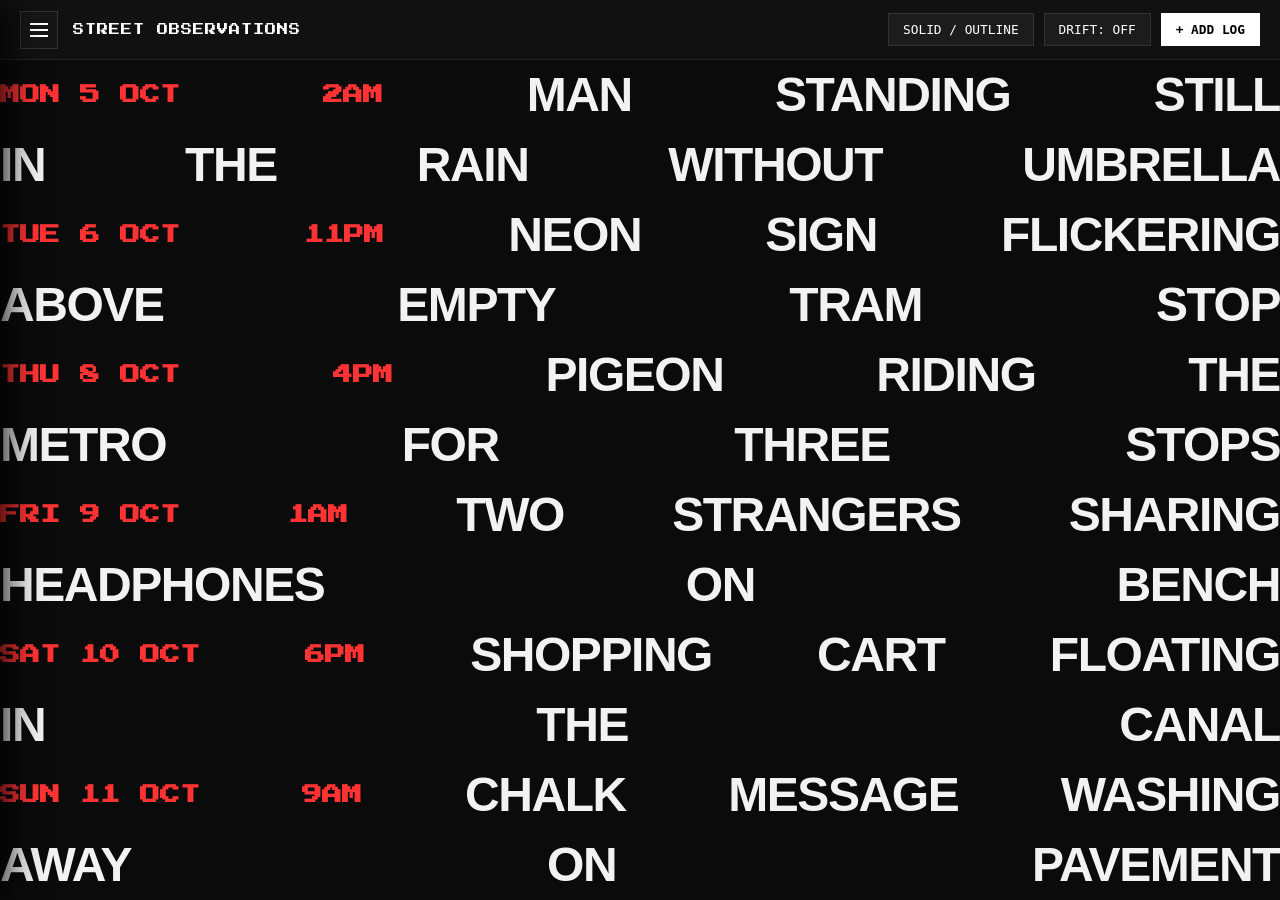
==== index.html @ 7d304af7 "Add a dedicated mobile layout for typography log and gallery" ====
<!DOCTYPE html>
<html lang="en">
<head>
  <meta charset="UTF-8">
  <meta name="viewport" content="width=device-width, initial-scale=1.0">
  <meta http-equiv="Cache-Control" content="no-cache, no-store, must-revalidate">
  <meta http-equiv="Pragma" content="no-cache">
  <meta http-equiv="Expires" content="0">

  <title>Street Observations - Typography Log</title>
  
  <link rel="preconnect" href="https://fonts.googleapis.com">
  <link rel="preconnect" href="https://fonts.gstatic.com" crossorigin>
  <link href="https://fonts.googleapis.com/css2?family=Press+Start+2P&display=swap" rel="stylesheet">
  <link rel="stylesheet" href="style.css">
  <link rel="stylesheet" href="mobile.css">
</head>
<body class="page-typography">

  <!-- Drawer Overlay -->
  <div class="drawer-overlay" id="drawer-overlay"></div>

  <!-- Navigation Drawer (Identiek op elke pagina) -->
  <nav class="nav-drawer" id="nav-drawer">
    <button class="drawer-close" id="close-drawer" aria-label="Close Menu">&times;</button>
    <div class="drawer-title">NAVIGATION</div>
    <ul class="drawer-links">
      <li><a href="index.html" class="active">Typography Log</a></li>
      <li><a href="photos.html">Photo Gallery</a></li>
      <li><a href="#" id="open-github-settings">GitHub Sync Setup</a></li>
    </ul>
  </nav>

  <!-- Top Control Bar -->
  <header class="control-panel">
    <div class="panel-left">
      <button class="btn btn-icon" id="menu-toggle" aria-label="Open Menu">
        <span class="hamburger-bar"></span>
        <span class="hamburger-bar"></span>
        <span class="hamburger-bar"></span>
      </button>
      <span class="panel-brand">STREET OBSERVATIONS</span>
    </div>
    <div class="panel-actions">
      <button class="btn" id="toggle-style">SOLID / OUTLINE</button>
      <button class="btn" id="toggle-drift">DRIFT: OFF</button>
      <button class="btn btn-primary" id="open-add-modal">+ ADD LOG</button>
    </div>
  </header>

  <!-- Edge-to-Edge SVG Typography Container -->
  <main class="typography-container" id="typography-container"></main>

  <!-- Modal: Nieuwe Observatie Toevoegen (Kalender & Klok) -->
  <div class="modal-overlay hidden" id="observation-modal">
    <div class="modal-card">
      <h2>NIEUWE OBSERVATIE TOEVOEGEN</h2>
      <form id="add-log-form">
        <label for="input-day">DATUM (KLIK VOOR KALENDER)</label>
        <input type="date" id="input-day" required>

        <label for="input-time">TIJD (KLIK VOOR KLOK)</label>
        <input type="time" id="input-time" required>

        <label for="input-text">OBSERVATIE TEKST</label>
        <textarea id="input-text" rows="4" required placeholder="BESCHRIJF DE SITUATIE IN HOOFDLETTERS..."></textarea>

        <div class="form-actions">
          <button type="button" class="btn" id="close-modal">ANNULEREN</button>
          <button type="submit" class="btn btn-primary" id="submit-log-btn">PUBLICEREN NAAR GITHUB</button>
        </div>
      </form>
    </div>
  </div>

  <!-- Modal: Observatie Details / Verwijderen -->
  <div class="modal-overlay hidden" id="detail-modal">
    <div class="modal-card">
      <div class="detail-meta" id="detail-meta"></div>
      <p class="detail-text" id="detail-text"></p>
      <div class="form-actions">
        <button type="button" class="btn btn-danger" id="delete-log-btn">VERWIJDEREN</button>
        <button type="button" class="btn" id="close-detail-modal">SLUITEN</button>
      </div>
    </div>
  </div>

  <!-- Modal: GitHub Sync Instellingen -->
  <div class="modal-overlay hidden" id="github-modal">
    <div class="modal-card">
      <h2>GITHUB PUBLIEKE OPSLAG</h2>
      <p class="detail-text" style="font-size: 0.8rem; color: #aaa; margin-bottom: 10px;">
        Vul dit eenmalig in op jouw toestel zodat nieuwe posts en foto's automatisch op GitHub worden opgeslagen voor alle bezoekers.
      </p>
      <form id="github-settings-form">
        <label for="gh-owner">GITHUB GEBRUIKERSNAAM</label>
        <input type="text" id="gh-owner" required placeholder="bijv. jouw-naam">

        <label for="gh-repo">REPOSITORY NAAM</label>
        <input type="text" id="gh-repo" required placeholder="bijv. street-observations">

        <label for="gh-branch">BRANCH (MEESTAL main)</label>
        <input type="text" id="gh-branch" value="main" required>

        <label for="gh-token">PERSONAL ACCESS TOKEN (CONTENTS: READ & WRITE)</label>
        <input type="password" id="gh-token" required placeholder="github_pat_...">

        <div class="form-actions">
          <button type="button" class="btn" id="close-github-modal">SLUITEN</button>
          <button type="submit" class="btn btn-primary">OPSLAAN</button>
        </div>
      </form>
    </div>
  </div>

  <!-- Modal: Melding / Status -->
  <div class="modal-overlay hidden" id="notice-modal">
    <div class="modal-card">
      <p id="notice-message" class="detail-text"></p>
      <div class="form-actions" style="justify-content: flex-end;">
        <button type="button" class="btn btn-primary" id="close-notice-btn">OK</button>
      </div>
    </div>
  </div>

  <script src="script.js" defer></script>
  <script src="mobile-view.js" defer></script>
</body>
</html>
---- style.css ----
* {
  box-sizing: border-box;
  margin: 0;
  padding: 0;
}

body {
  background-color: #0b0b0b;
  color: #f2f2f2;
  font-family: monospace, sans-serif;
  overflow-x: hidden;
  width: 100vw;
  min-height: 100vh;
}

body.page-typography {
  height: 100vh;
  max-height: 100vh;
  overflow: hidden;
  display: flex;
  flex-direction: column;
}

.control-panel {
  display: flex;
  justify-content: space-between;
  align-items: center;
  height: 60px;
  padding: 0 20px;
  background: #111111;
  border-bottom: 1px solid #222222;
  flex-shrink: 0;
  width: 100%;
  z-index: 100;
}

.panel-left {
  display: flex;
  align-items: center;
  gap: 15px;
}

.panel-brand {
  font-family: 'Press Start 2P', monospace;
  font-size: 0.7rem;
  letter-spacing: 1px;
  color: #ffffff;
}

.panel-actions {
  display: flex;
  align-items: center;
  gap: 10px;
}

.btn {
  background: #1c1c1c;
  color: #ffffff;
  border: 1px solid #333333;
  padding: 8px 14px;
  cursor: pointer;
  font-family: monospace, sans-serif;
  font-size: 0.8rem;
  text-transform: uppercase;
  transition: background 0.2s ease, border-color 0.2s ease;
}

.btn:hover {
  background: #2e2e2e;
  border-color: #555555;
}

.btn-primary {
  background: #ffffff;
  color: #000000;
  font-weight: bold;
  border: 1px solid #ffffff;
}

.btn-primary:hover {
  background: #dddddd;
  border-color: #dddddd;
}

.btn-danger {
  background: #8b0000;
  color: #ffffff;
  border: 1px solid #a30000;
}

.btn-danger:hover {
  background: #b30000;
}

/* Hamburger & Drawer */
.btn-icon {
  background: #161616;
  border: 1px solid #333333;
  display: flex;
  flex-direction: column;
  justify-content: center;
  align-items: center;
  gap: 4px;
  width: 38px;
  height: 38px;
  cursor: pointer;
  padding: 0;
  transition: border-color 0.2s ease, background 0.2s ease;
}

.btn-icon:hover {
  border-color: #ff3333;
  background: #1f1f1f;
}

.hamburger-bar {
  width: 18px;
  height: 2px;
  background-color: #ffffff;
  transition: background-color 0.2s ease;
}

.btn-icon:hover .hamburger-bar {
  background-color: #ff3333;
}

.drawer-overlay {
  position: fixed;
  top: 0;
  left: 0;
  width: 100vw;
  height: 100vh;
  background: rgba(0, 0, 0, 0.7);
  backdrop-filter: blur(4px);
  opacity: 0;
  pointer-events: none;
  transition: opacity 0.3s ease;
  z-index: 999998;
}

.drawer-overlay.open {
  opacity: 1;
  pointer-events: auto;
}

.nav-drawer {
  position: fixed;
  top: 0;
  left: -320px;
  width: 320px;
  height: 100vh;
  background: #0d0d0d;
  border-right: 1px solid #222222;
  box-shadow: 10px 0 30px rgba(0, 0, 0, 0.8);
  transition: left 0.3s cubic-bezier(0.25, 0.8, 0.25, 1);
  z-index: 999999;
  padding: 25px;
}

.nav-drawer.open {
  left: 0;
}

.drawer-close {
  background: none;
  border: none;
  color: #ffffff;
  font-size: 1.8rem;
  line-height: 1;
  cursor: pointer;
  float: right;
}

.drawer-close:hover {
  color: #ff3333;
}

.drawer-title {
  font-family: 'Press Start 2P', monospace;
  font-size: 0.75rem;
  margin-top: 45px;
  margin-bottom: 25px;
  color: #666666;
  letter-spacing: 1px;
}

.drawer-links {
  list-style: none;
}

.drawer-links li {
  margin-bottom: 18px;
}

.drawer-links a {
  color: #cccccc;
  text-decoration: none;
  font-family: 'Press Start 2P', monospace;
  font-size: 0.7rem;
  display: block;
  padding: 6px 0;
  transition: color 0.2s ease, transform 0.2s ease;
}

.drawer-links a.active,
.drawer-links a:hover {
  color: #ff3333;
  transform: translateX(5px);
}

/* Typography Log */
.typography-container {
  flex: 1;
  width: 100vw;
  height: calc(100vh - 60px);
  max-height: calc(100vh - 60px);
  padding: 0;
  margin: 0;
  display: flex;
  flex-direction: column;
  justify-content: space-between;
  overflow: hidden;
}

.log-row {
  display: flex;
  flex-wrap: nowrap;
  justify-content: space-between;
  align-items: center;
  width: 100%;
  padding: 0;
  margin: 0;
  line-height: 1;
  flex: 1 1 0;
  min-height: 0;
}

.log-word {
  font-family: 'Arial Black', Impact, sans-serif;
  font-weight: 900;
  text-transform: uppercase;
  white-space: nowrap;
  cursor: pointer;
  user-select: none;
  letter-spacing: -0.03em;
  transition: color 0.15s ease;
}

.log-word.meta-tag {
  font-family: 'Press Start 2P', monospace;
  color: #ff3333;
  letter-spacing: 0;
}

.log-word:hover {
  color: #ff3333;
}

.typography-container.outline-mode .log-word:not(.meta-tag) {
  color: transparent;
  -webkit-text-stroke: 1.5px #ffffff;
}

.typography-container.outline-mode .log-word:not(.meta-tag):hover {
  color: #ff3333;
  -webkit-text-stroke: 1.5px #ff3333;
}

@keyframes subtleDrift {
  0%, 100% { transform: translateX(0); }
  50% { transform: translateX(8px); }
}

.typography-container.drift-active .log-row:nth-child(odd) {
  animation: subtleDrift 5s ease-in-out infinite;
}

.typography-container.drift-active .log-row:nth-child(even) {
  animation: subtleDrift 6s ease-in-out infinite reverse;
}

/* Gallery */
.gallery-container {
  padding: 0;
  margin: 0;
  width: 100%;
}

.gallery-grid {
  display: grid;
  grid-template-columns: repeat(auto-fill, minmax(320px, 1fr));
  gap: 0;
  padding: 0;
  margin: 0;
  width: 100%;
}

.gallery-item {
  position: relative;
  aspect-ratio: 1 / 1;
  width: 100%;
  overflow: hidden;
  background: #000000;
  cursor: pointer;
}

.gallery-item img {
  position: absolute;
  top: 0;
  left: 0;
  width: 100%;
  height: 100%;
  object-fit: cover;
  display: block;
  transition: transform 0.3s ease;
}

.gallery-item:hover img {
  transform: scale(1.03);
}

/* Modals */
.modal-overlay {
  position: fixed;
  top: 0;
  left: 0;
  width: 100vw;
  height: 100vh;
  background: rgba(0, 0, 0, 0.85);
  backdrop-filter: blur(4px);
  display: flex;
  justify-content: center;
  align-items: center;
  z-index: 99999999;
}

.modal-overlay.hidden {
  display: none !important;
}

.modal-card {
  background: #141414;
  border: 1px solid #333333;
  padding: 25px;
  max-width: 92vw;
  max-height: 90vh;
  width: 500px;
  box-shadow: 0 15px 40px rgba(0, 0, 0, 0.9);
}

.modal-card h2 {
  font-family: 'Press Start 2P', monospace;
  font-size: 0.75rem;
  margin-bottom: 20px;
  color: #ffffff;
  line-height: 1.5;
}

.modal-card label {
  display: block;
  font-size: 0.75rem;
  color: #aaaaaa;
  margin-bottom: 6px;
  margin-top: 14px;
}

.modal-card input,
.modal-card textarea {
  width: 100%;
  background: #0b0b0b;
  border: 1px solid #333333;
  color: #ffffff;
  padding: 10px;
  font-family: monospace, sans-serif;
  font-size: 0.95rem;
}

.modal-card input:focus,
.modal-card textarea:focus {
  outline: none;
  border-color: #ff3333;
}

.modal-card input[type="date"],
.modal-card input[type="time"] {
  color-scheme: dark;
  cursor: pointer;
}

.modal-card input[type="date"]::-webkit-calendar-picker-indicator,
.modal-card input[type="time"]::-webkit-calendar-picker-indicator {
  filter: invert(1);
  cursor: pointer;
}

.form-actions {
  display: flex;
  justify-content: space-between;
  align-items: center;
  margin-top: 22px;
  gap: 10px;
}

.detail-meta {
  font-family: 'Press Start 2P', monospace;
  font-size: 0.7rem;
  color: #ff3333;
  margin-bottom: 12px;
}

.detail-text {
  font-size: 1rem;
  line-height: 1.5;
  color: #f2f2f2;
}

.modal-preview-img {
  width: 100%;
  max-height: 60vh;
  object-fit: contain;
  margin-bottom: 15px;
  display: block;
  background: #000000;
}
---- mobile.css ----
/* A compact, touch-friendly layout for phones and small tablets. */
@media (max-width: 700px) {
  body {
    width: 100%;
    min-height: 100vh;
    min-height: 100dvh;
    overflow-x: hidden;
  }

  body.page-typography {
    height: 100vh;
    height: 100dvh;
    max-height: none;
    overflow: auto;
  }

  .control-panel {
    position: sticky;
    top: 0;
    height: auto;
    min-height: 58px;
    padding: 8px 12px;
    gap: 8px;
    flex-wrap: wrap;
    z-index: 1000;
  }

  .panel-left {
    gap: 9px;
  }

  .panel-brand {
    display: block;
    font-size: 0.55rem;
    line-height: 1.4;
  }

  .panel-actions {
    gap: 6px;
    flex-wrap: wrap;
    justify-content: flex-end;
  }

  .panel-actions .btn {
    min-height: 40px;
    padding: 8px 10px;
    font-size: 0.68rem;
  }

  .typography-container {
    display: block;
    width: 100%;
    height: auto;
    max-height: none;
    min-height: calc(100dvh - 60px);
    padding: 14px 12px 28px !important;
    overflow: visible;
  }

  .mobile-observation-card {
    margin: 0 0 12px;
    padding: 16px;
    border: 1px solid #303030;
    border-left: 3px solid #ff3333;
    background: linear-gradient(145deg, #171717, #0d0d0d);
    cursor: pointer;
    -webkit-tap-highlight-color: transparent;
  }

  .mobile-observation-card:active {
    background: #222;
    transform: scale(0.99);
  }

  .mobile-observation-meta {
    margin-bottom: 10px;
    color: #ff5555;
    font: 0.62rem/1.5 'Press Start 2P', monospace;
    letter-spacing: 0.03em;
  }

  .mobile-observation-text {
    color: #f2f2f2;
    font: 900 clamp(1.05rem, 5vw, 1.5rem)/1.2 'Arial Black', Impact, sans-serif;
    overflow-wrap: anywhere;
  }

  .nav-drawer {
    width: min(320px, 88vw);
    max-width: 88vw;
  }

  .modal-overlay {
    align-items: flex-end;
    padding: 10px;
    padding-bottom: max(10px, env(safe-area-inset-bottom));
  }

  .modal-card {
    width: 100%;
    max-width: none;
    max-height: 88vh;
    max-height: 88dvh;
    overflow-y: auto;
    padding: 20px 16px;
  }

  .modal-card input,
  .modal-card textarea,
  .modal-card .btn {
    min-height: 44px;
    font-size: 1rem;
  }

  .modal-card textarea {
    min-height: 110px;
  }

  .form-actions {
    gap: 8px;
  }

  .form-actions .btn {
    flex: 1;
  }

  .gallery-container {
    padding-top: 8px !important;
  }

  .gallery-grid {
    grid-template-columns: repeat(2, minmax(0, 1fr));
    gap: 2px !important;
  }
}

@media (max-width: 380px) {
  .panel-actions .btn {
    padding-inline: 7px;
    font-size: 0.6rem;
  }
}
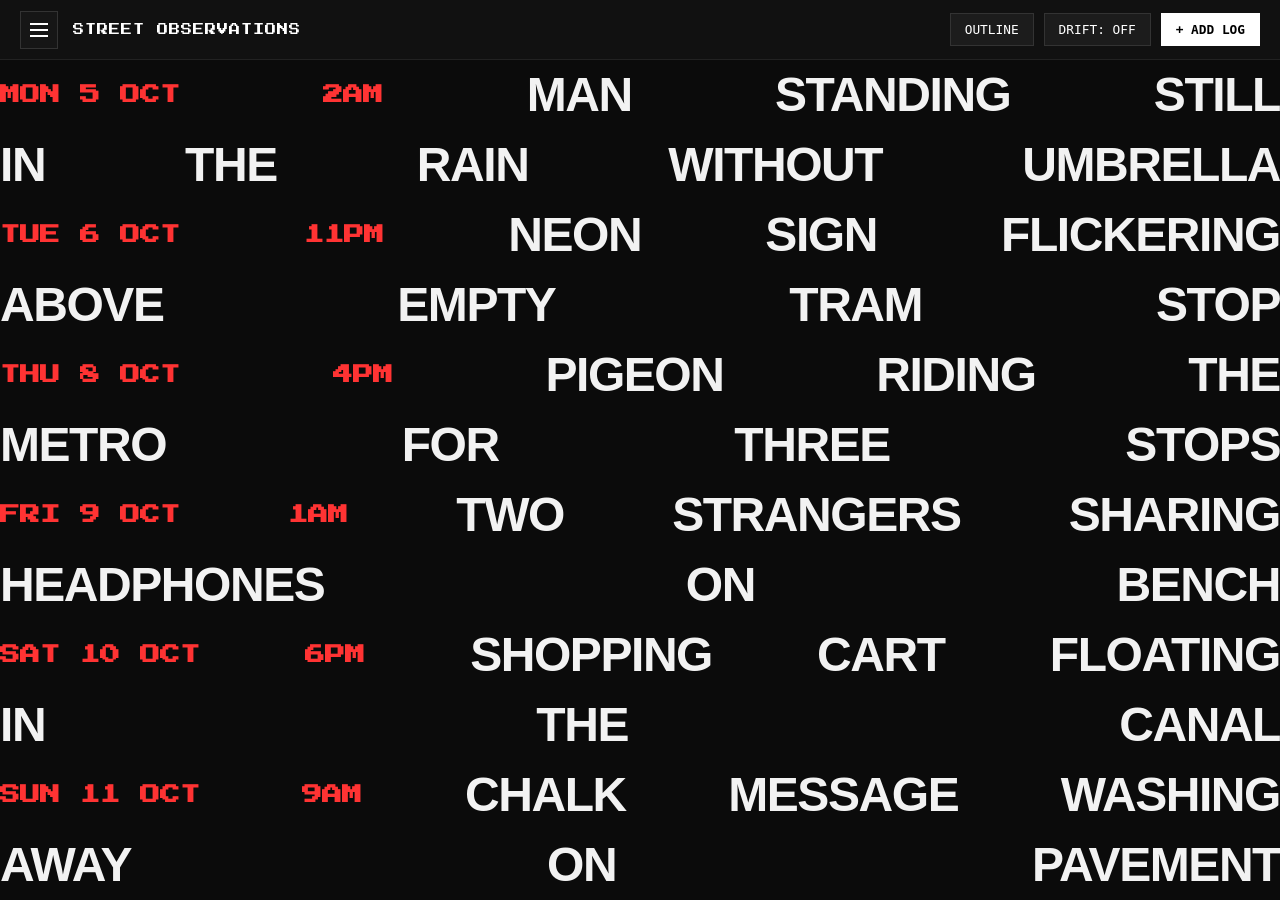
==== commit 5564233f: "Refactor index.html for language and UI consistency Updated HTML structure and language settings, ch" ====
--- a/index.html
+++ b/index.html
@@ -1,129 +1,79 @@
 <!DOCTYPE html>
-<html lang="en">
+<html lang="nl">
 <head>
-  <meta charset="UTF-8">
-  <meta name="viewport" content="width=device-width, initial-scale=1.0">
-  <meta http-equiv="Cache-Control" content="no-cache, no-store, must-revalidate">
-  <meta http-equiv="Pragma" content="no-cache">
-  <meta http-equiv="Expires" content="0">
-
-  <title>Street Observations - Typography Log</title>
-  
-  <link rel="preconnect" href="https://fonts.googleapis.com">
-  <link rel="preconnect" href="https://fonts.gstatic.com" crossorigin>
-  <link href="https://fonts.googleapis.com/css2?family=Press+Start+2P&display=swap" rel="stylesheet">
-  <link rel="stylesheet" href="style.css">
-  <link rel="stylesheet" href="mobile.css">
+  <meta charset="UTF-8" />
+  <meta name="viewport" content="width=device-width, initial-scale=1.0" />
+  <title>Street Observations — Typography Log</title>
+  <link rel="preconnect" href="https://fonts.googleapis.com" />
+  <link rel="preconnect" href="https://fonts.gstatic.com" crossorigin />
+  <link href="https://fonts.googleapis.com/css2?family=Press+Start+2P&display=swap" rel="stylesheet" />
+  <link rel="stylesheet" href="style.css" />
 </head>
 <body class="page-typography">
+  <div id="drawer-overlay" class="drawer-overlay"></div>
 
-  <!-- Drawer Overlay -->
-  <div class="drawer-overlay" id="drawer-overlay"></div>
+  <aside id="nav-drawer" class="nav-drawer" aria-label="Navigatie">
+    <button type="button" id="close-drawer" class="drawer-close" aria-label="Sluit menu">&times;</button>
+    <p class="drawer-title">STREET OBSERVATIONS</p>
+    <ul class="drawer-links">
+      <li><a href="index.html" class="active">TYPOGRAPHY LOG</a></li>
+      <li><a href="photos.html">PHOTO GALLERY</a></li>
+    </ul>
+  </aside>
 
-  <!-- Navigation Drawer (Identiek op elke pagina) -->
-  <nav class="nav-drawer" id="nav-drawer">
-    <button class="drawer-close" id="close-drawer" aria-label="Close Menu">&times;</button>
-    <div class="drawer-title">NAVIGATION</div>
-    <ul class="drawer-links">
-      <li><a href="index.html" class="active">Typography Log</a></li>
-      <li><a href="photos.html">Photo Gallery</a></li>
-      <li><a href="#" id="open-github-settings">GitHub Sync Setup</a></li>
-    </ul>
-  </nav>
-
-  <!-- Top Control Bar -->
   <header class="control-panel">
     <div class="panel-left">
-      <button class="btn btn-icon" id="menu-toggle" aria-label="Open Menu">
+      <button type="button" id="menu-toggle" class="btn-icon" aria-label="Open menu">
         <span class="hamburger-bar"></span>
         <span class="hamburger-bar"></span>
         <span class="hamburger-bar"></span>
       </button>
       <span class="panel-brand">STREET OBSERVATIONS</span>
     </div>
+
     <div class="panel-actions">
-      <button class="btn" id="toggle-style">SOLID / OUTLINE</button>
-      <button class="btn" id="toggle-drift">DRIFT: OFF</button>
-      <button class="btn btn-primary" id="open-add-modal">+ ADD LOG</button>
+      <button type="button" id="toggle-style" class="btn">OUTLINE</button>
+      <button type="button" id="toggle-drift" class="btn">DRIFT: OFF</button>
+      <button type="button" id="open-add-modal" class="btn btn-primary">+ ADD LOG</button>
     </div>
   </header>
 
-  <!-- Edge-to-Edge SVG Typography Container -->
-  <main class="typography-container" id="typography-container"></main>
+  <main id="typography-container" class="typography-container"></main>
 
-  <!-- Modal: Nieuwe Observatie Toevoegen (Kalender & Klok) -->
-  <div class="modal-overlay hidden" id="observation-modal">
+  <!-- Nieuwe observatie toevoegen -->
+  <div id="observation-modal" class="modal-overlay hidden" role="dialog" aria-modal="true" aria-labelledby="add-modal-title">
     <div class="modal-card">
-      <h2>NIEUWE OBSERVATIE TOEVOEGEN</h2>
+      <h2 id="add-modal-title">NEW OBSERVATION</h2>
       <form id="add-log-form">
-        <label for="input-day">DATUM (KLIK VOOR KALENDER)</label>
-        <input type="date" id="input-day" required>
+        <label for="input-day">DATE</label>
+        <input type="date" id="input-day" required />
 
-        <label for="input-time">TIJD (KLIK VOOR KLOK)</label>
-        <input type="time" id="input-time" required>
+        <label for="input-time">TIME</label>
+        <input type="time" id="input-time" required />
 
-        <label for="input-text">OBSERVATIE TEKST</label>
-        <textarea id="input-text" rows="4" required placeholder="BESCHRIJF DE SITUATIE IN HOOFDLETTERS..."></textarea>
+        <label for="input-text">OBSERVATION</label>
+        <textarea id="input-text" rows="3" placeholder="WHAT DID YOU SEE ON THE STREET?" required></textarea>
 
         <div class="form-actions">
-          <button type="button" class="btn" id="close-modal">ANNULEREN</button>
-          <button type="submit" class="btn btn-primary" id="submit-log-btn">PUBLICEREN NAAR GITHUB</button>
+          <button type="button" id="close-modal" class="btn">CANCEL</button>
+          <button type="submit" class="btn btn-primary">SAVE</button>
         </div>
       </form>
     </div>
   </div>
 
-  <!-- Modal: Observatie Details / Verwijderen -->
-  <div class="modal-overlay hidden" id="detail-modal">
+  <!-- Detail / Klik-geluid & betekenislaag -->
+  <div id="detail-modal" class="modal-overlay hidden" role="dialog" aria-modal="true" aria-labelledby="detail-meta">
     <div class="modal-card">
-      <div class="detail-meta" id="detail-meta"></div>
-      <p class="detail-text" id="detail-text"></p>
+      <div id="detail-meta" class="detail-meta"></div>
+      <p id="detail-text" class="detail-text"></p>
       <div class="form-actions">
-        <button type="button" class="btn btn-danger" id="delete-log-btn">VERWIJDEREN</button>
-        <button type="button" class="btn" id="close-detail-modal">SLUITEN</button>
-      </div>
-    </div>
-  </div>
-
-  <!-- Modal: GitHub Sync Instellingen -->
-  <div class="modal-overlay hidden" id="github-modal">
-    <div class="modal-card">
-      <h2>GITHUB PUBLIEKE OPSLAG</h2>
-      <p class="detail-text" style="font-size: 0.8rem; color: #aaa; margin-bottom: 10px;">
-        Vul dit eenmalig in op jouw toestel zodat nieuwe posts en foto's automatisch op GitHub worden opgeslagen voor alle bezoekers.
-      </p>
-      <form id="github-settings-form">
-        <label for="gh-owner">GITHUB GEBRUIKERSNAAM</label>
-        <input type="text" id="gh-owner" required placeholder="bijv. jouw-naam">
-
-        <label for="gh-repo">REPOSITORY NAAM</label>
-        <input type="text" id="gh-repo" required placeholder="bijv. street-observations">
-
-        <label for="gh-branch">BRANCH (MEESTAL main)</label>
-        <input type="text" id="gh-branch" value="main" required>
-
-        <label for="gh-token">PERSONAL ACCESS TOKEN (CONTENTS: READ & WRITE)</label>
-        <input type="password" id="gh-token" required placeholder="github_pat_...">
-
-        <div class="form-actions">
-          <button type="button" class="btn" id="close-github-modal">SLUITEN</button>
-          <button type="submit" class="btn btn-primary">OPSLAAN</button>
-        </div>
-      </form>
-    </div>
-  </div>
-
-  <!-- Modal: Melding / Status -->
-  <div class="modal-overlay hidden" id="notice-modal">
-    <div class="modal-card">
-      <p id="notice-message" class="detail-text"></p>
-      <div class="form-actions" style="justify-content: flex-end;">
-        <button type="button" class="btn btn-primary" id="close-notice-btn">OK</button>
+        <button type="button" id="delete-log-btn" class="btn btn-danger">DELETE</button>
+        <button type="button" id="close-detail-modal" class="btn">CLOSE</button>
       </div>
     </div>
   </div>
 
   <script src="script.js" defer></script>
-  <script src="mobile-view.js" defer></script>
 </body>
 </html>
--- a/style.css
+++ b/style.css
@@ -1,3 +1,7 @@
+/* ==========================================
+   STREET OBSERVATIONS - BASE & RESET
+   ========================================== */
+
 * {
   box-sizing: border-box;
   margin: 0;
@@ -8,18 +12,14 @@
   background-color: #0b0b0b;
   color: #f2f2f2;
   font-family: monospace, sans-serif;
-  overflow-x: hidden;
   width: 100vw;
   min-height: 100vh;
-}
-
-body.page-typography {
-  height: 100vh;
-  max-height: 100vh;
-  overflow: hidden;
-  display: flex;
-  flex-direction: column;
-}
+  overflow-x: hidden;
+}
+
+/* ==========================================
+   TOP CONTROL PANEL (UNIFORM)
+   ========================================== */
 
 .control-panel {
   display: flex;
@@ -29,8 +29,8 @@
   padding: 0 20px;
   background: #111111;
   border-bottom: 1px solid #222222;
+  width: 100%;
   flex-shrink: 0;
-  width: 100%;
   z-index: 100;
 }
 
@@ -67,32 +67,34 @@
 
 .btn:hover {
   background: #2e2e2e;
-  border-color: #555555;
+  border-color: #666666;
 }
 
 .btn-primary {
   background: #ffffff;
   color: #000000;
   font-weight: bold;
-  border: 1px solid #ffffff;
+  border-color: #ffffff;
 }
 
 .btn-primary:hover {
   background: #dddddd;
-  border-color: #dddddd;
 }
 
 .btn-danger {
   background: #8b0000;
   color: #ffffff;
-  border: 1px solid #a30000;
+  border-color: #b30000;
 }
 
 .btn-danger:hover {
   background: #b30000;
 }
 
-/* Hamburger & Drawer */
+/* ==========================================
+   HAMBURGER MENU & DRAWER
+   ========================================== */
+
 .btn-icon {
   background: #161616;
   border: 1px solid #333333;
@@ -105,37 +107,27 @@
   height: 38px;
   cursor: pointer;
   padding: 0;
-  transition: border-color 0.2s ease, background 0.2s ease;
 }
 
 .btn-icon:hover {
   border-color: #ff3333;
-  background: #1f1f1f;
 }
 
 .hamburger-bar {
   width: 18px;
   height: 2px;
   background-color: #ffffff;
-  transition: background-color 0.2s ease;
-}
-
-.btn-icon:hover .hamburger-bar {
-  background-color: #ff3333;
 }
 
 .drawer-overlay {
   position: fixed;
-  top: 0;
-  left: 0;
-  width: 100vw;
-  height: 100vh;
-  background: rgba(0, 0, 0, 0.7);
+  inset: 0;
+  background: rgba(0, 0, 0, 0.75);
   backdrop-filter: blur(4px);
   opacity: 0;
   pointer-events: none;
-  transition: opacity 0.3s ease;
-  z-index: 999998;
+  transition: opacity 0.25s ease;
+  z-index: 998;
 }
 
 .drawer-overlay.open {
@@ -148,12 +140,12 @@
   top: 0;
   left: -320px;
   width: 320px;
+  max-width: 85vw;
   height: 100vh;
   background: #0d0d0d;
   border-right: 1px solid #222222;
-  box-shadow: 10px 0 30px rgba(0, 0, 0, 0.8);
-  transition: left 0.3s cubic-bezier(0.25, 0.8, 0.25, 1);
-  z-index: 999999;
+  transition: left 0.25s ease;
+  z-index: 999;
   padding: 25px;
 }
 
@@ -166,7 +158,6 @@
   border: none;
   color: #ffffff;
   font-size: 1.8rem;
-  line-height: 1;
   cursor: pointer;
   float: right;
 }
@@ -181,7 +172,6 @@
   margin-top: 45px;
   margin-bottom: 25px;
   color: #666666;
-  letter-spacing: 1px;
 }
 
 .drawer-links {
@@ -199,79 +189,241 @@
   font-size: 0.7rem;
   display: block;
   padding: 6px 0;
-  transition: color 0.2s ease, transform 0.2s ease;
 }
 
 .drawer-links a.active,
 .drawer-links a:hover {
   color: #ff3333;
-  transform: translateX(5px);
-}
-
-/* Typography Log */
-.typography-container {
-  flex: 1;
-  width: 100vw;
-  height: calc(100vh - 60px);
-  max-height: calc(100vh - 60px);
-  padding: 0;
-  margin: 0;
-  display: flex;
-  flex-direction: column;
-  justify-content: space-between;
-  overflow: hidden;
-}
-
-.log-row {
-  display: flex;
-  flex-wrap: nowrap;
-  justify-content: space-between;
-  align-items: center;
-  width: 100%;
-  padding: 0;
-  margin: 0;
-  line-height: 1;
-  flex: 1 1 0;
-  min-height: 0;
-}
-
-.log-word {
-  font-family: 'Arial Black', Impact, sans-serif;
-  font-weight: 900;
-  text-transform: uppercase;
-  white-space: nowrap;
-  cursor: pointer;
-  user-select: none;
-  letter-spacing: -0.03em;
-  transition: color 0.15s ease;
-}
-
-.log-word.meta-tag {
-  font-family: 'Press Start 2P', monospace;
-  color: #ff3333;
-  letter-spacing: 0;
-}
-
-.log-word:hover {
-  color: #ff3333;
-}
-
-.typography-container.outline-mode .log-word:not(.meta-tag) {
-  color: transparent;
-  -webkit-text-stroke: 1.5px #ffffff;
-}
-
-.typography-container.outline-mode .log-word:not(.meta-tag):hover {
-  color: #ff3333;
-  -webkit-text-stroke: 1.5px #ff3333;
-}
-
+}
+
+/* ==========================================
+   DESKTOP (>= 900px): VOLLEDIG OVERZICHT
+   ========================================== */
+
+@media (min-width: 900px) {
+  body.page-typography {
+    height: 100vh;
+    max-height: 100vh;
+    overflow: hidden;
+    display: flex;
+    flex-direction: column;
+  }
+
+  .typography-container {
+    flex: 1;
+    width: 100vw;
+    height: calc(100vh - 60px);
+    max-height: calc(100vh - 60px);
+    padding: 0;
+    margin: 0;
+    display: flex;
+    flex-direction: column;
+    justify-content: space-between;
+    overflow: hidden;
+  }
+
+  .log-row {
+    display: flex;
+    flex-wrap: nowrap;
+    justify-content: space-between;
+    align-items: center;
+    width: 100%;
+    line-height: 1;
+    flex: 1 1 0;
+    min-height: 0;
+  }
+
+  .log-word {
+    font-family: 'Arial Black', Impact, sans-serif;
+    font-weight: 900;
+    text-transform: uppercase;
+    white-space: nowrap;
+    cursor: pointer;
+    user-select: none;
+    letter-spacing: -0.03em;
+    transition: color 0.15s ease;
+  }
+
+  .log-word.meta-tag {
+    font-family: 'Press Start 2P', monospace;
+    color: #ff3333;
+    letter-spacing: 0;
+  }
+
+  .log-word:hover {
+    color: #ff3333;
+  }
+
+  .typography-container.outline-mode .log-word:not(.meta-tag) {
+    color: transparent;
+    -webkit-text-stroke: 1.5px #ffffff;
+  }
+
+  .typography-container.outline-mode .log-word:not(.meta-tag):hover {
+    color: #ff3333;
+    -webkit-text-stroke: 1.5px #ff3333;
+  }
+
+  .gallery-grid {
+    display: grid;
+    grid-template-columns: repeat(auto-fill, minmax(320px, 1fr));
+    gap: 0;
+    width: 100%;
+  }
+
+  .gallery-item {
+    position: relative;
+    aspect-ratio: 1 / 1;
+    width: 100%;
+    overflow: hidden;
+    background: #000000;
+    cursor: pointer;
+  }
+
+  .gallery-item img {
+    width: 100%;
+    height: 100%;
+    object-fit: cover;
+    display: block;
+    transition: transform 0.3s ease;
+  }
+
+  .gallery-item:hover img {
+    transform: scale(1.03);
+  }
+
+  .mobile-swipe-bar {
+    display: none !important;
+  }
+}
+
+/* ==========================================
+   MOBILE (< 900px): 1 TEKST OF 1 FOTO + SWIPEN
+   ========================================== */
+
+@media (max-width: 899px) {
+  body.page-typography,
+  body.page-gallery {
+    height: 100dvh;
+    max-height: 100dvh;
+    overflow: hidden;
+    display: flex;
+    flex-direction: column;
+  }
+
+  .control-panel {
+    padding: 0 12px;
+  }
+
+  .panel-brand {
+    font-size: 0.55rem;
+  }
+
+  .panel-actions .btn:not(.btn-primary) {
+    display: none;
+  }
+
+  .typography-container,
+  .gallery-container,
+  .gallery-grid {
+    flex: 1;
+    width: 100vw;
+    height: calc(100dvh - 116px);
+    min-height: 0;
+    display: flex;
+    flex-direction: column;
+    justify-content: center;
+    align-items: center;
+    overflow: hidden;
+    touch-action: pan-y;
+    user-select: none;
+  }
+
+  .mobile-single-obs {
+    width: 100%;
+    height: 100%;
+    padding: 28px 22px;
+    display: flex;
+    flex-direction: column;
+    justify-content: space-between;
+    background: #0b0b0b;
+    transition: transform 0.2s ease, opacity 0.2s ease;
+  }
+
+  .mobile-single-meta {
+    font-family: 'Press Start 2P', monospace;
+    font-size: 0.72rem;
+    color: #ff3333;
+    letter-spacing: 1px;
+  }
+
+  .mobile-single-text {
+    font-family: 'Arial Black', Impact, sans-serif;
+    font-weight: 900;
+    font-size: clamp(2rem, 9.5vw, 3.8rem);
+    line-height: 1.02;
+    text-transform: uppercase;
+    color: #f2f2f2;
+    word-break: break-word;
+  }
+
+  .typography-container.outline-mode .mobile-single-text {
+    color: transparent;
+    -webkit-text-stroke: 1.5px #ffffff;
+  }
+
+  .mobile-swipe-hint {
+    font-size: 0.72rem;
+    color: #666666;
+    text-transform: uppercase;
+    letter-spacing: 1px;
+  }
+
+  .gallery-item {
+    width: 100vw;
+    height: 100%;
+    background: #000000;
+    display: flex;
+    justify-content: center;
+    align-items: center;
+    overflow: hidden;
+  }
+
+  .gallery-item img {
+    width: 100%;
+    height: 100%;
+    object-fit: contain;
+    display: block;
+    pointer-events: none;
+  }
+
+  .mobile-swipe-bar {
+    height: 56px;
+    width: 100vw;
+    background: #111111;
+    border-top: 1px solid #222222;
+    display: flex;
+    justify-content: space-between;
+    align-items: center;
+    padding: 0 16px;
+    flex-shrink: 0;
+  }
+
+  .swipe-counter {
+    font-family: 'Press Start 2P', monospace;
+    font-size: 0.65rem;
+    color: #cccccc;
+  }
+}
+
+/* Drift animatie */
 @keyframes subtleDrift {
   0%, 100% { transform: translateX(0); }
   50% { transform: translateX(8px); }
 }
 
-.typography-container.drift-active .log-row:nth-child(odd) {
+.typography-container.drift-active .log-row:nth-child(odd),
+.typography-container.drift-active .mobile-single-text {
   animation: subtleDrift 5s ease-in-out infinite;
 }
 
@@ -279,59 +431,20 @@
   animation: subtleDrift 6s ease-in-out infinite reverse;
 }
 
-/* Gallery */
-.gallery-container {
-  padding: 0;
-  margin: 0;
-  width: 100%;
-}
-
-.gallery-grid {
-  display: grid;
-  grid-template-columns: repeat(auto-fill, minmax(320px, 1fr));
-  gap: 0;
-  padding: 0;
-  margin: 0;
-  width: 100%;
-}
-
-.gallery-item {
-  position: relative;
-  aspect-ratio: 1 / 1;
-  width: 100%;
-  overflow: hidden;
-  background: #000000;
-  cursor: pointer;
-}
-
-.gallery-item img {
-  position: absolute;
-  top: 0;
-  left: 0;
-  width: 100%;
-  height: 100%;
-  object-fit: cover;
-  display: block;
-  transition: transform 0.3s ease;
-}
-
-.gallery-item:hover img {
-  transform: scale(1.03);
-}
-
-/* Modals */
+/* ==========================================
+   MODALS, KALENDER & KLOK
+   ========================================== */
+
 .modal-overlay {
   position: fixed;
-  top: 0;
-  left: 0;
-  width: 100vw;
-  height: 100vh;
+  inset: 0;
   background: rgba(0, 0, 0, 0.85);
   backdrop-filter: blur(4px);
   display: flex;
   justify-content: center;
   align-items: center;
   z-index: 99999999;
+  padding: 16px;
 }
 
 .modal-overlay.hidden {
@@ -345,7 +458,6 @@
   max-width: 92vw;
   max-height: 90vh;
   width: 500px;
-  box-shadow: 0 15px 40px rgba(0, 0, 0, 0.9);
 }
 
 .modal-card h2 {
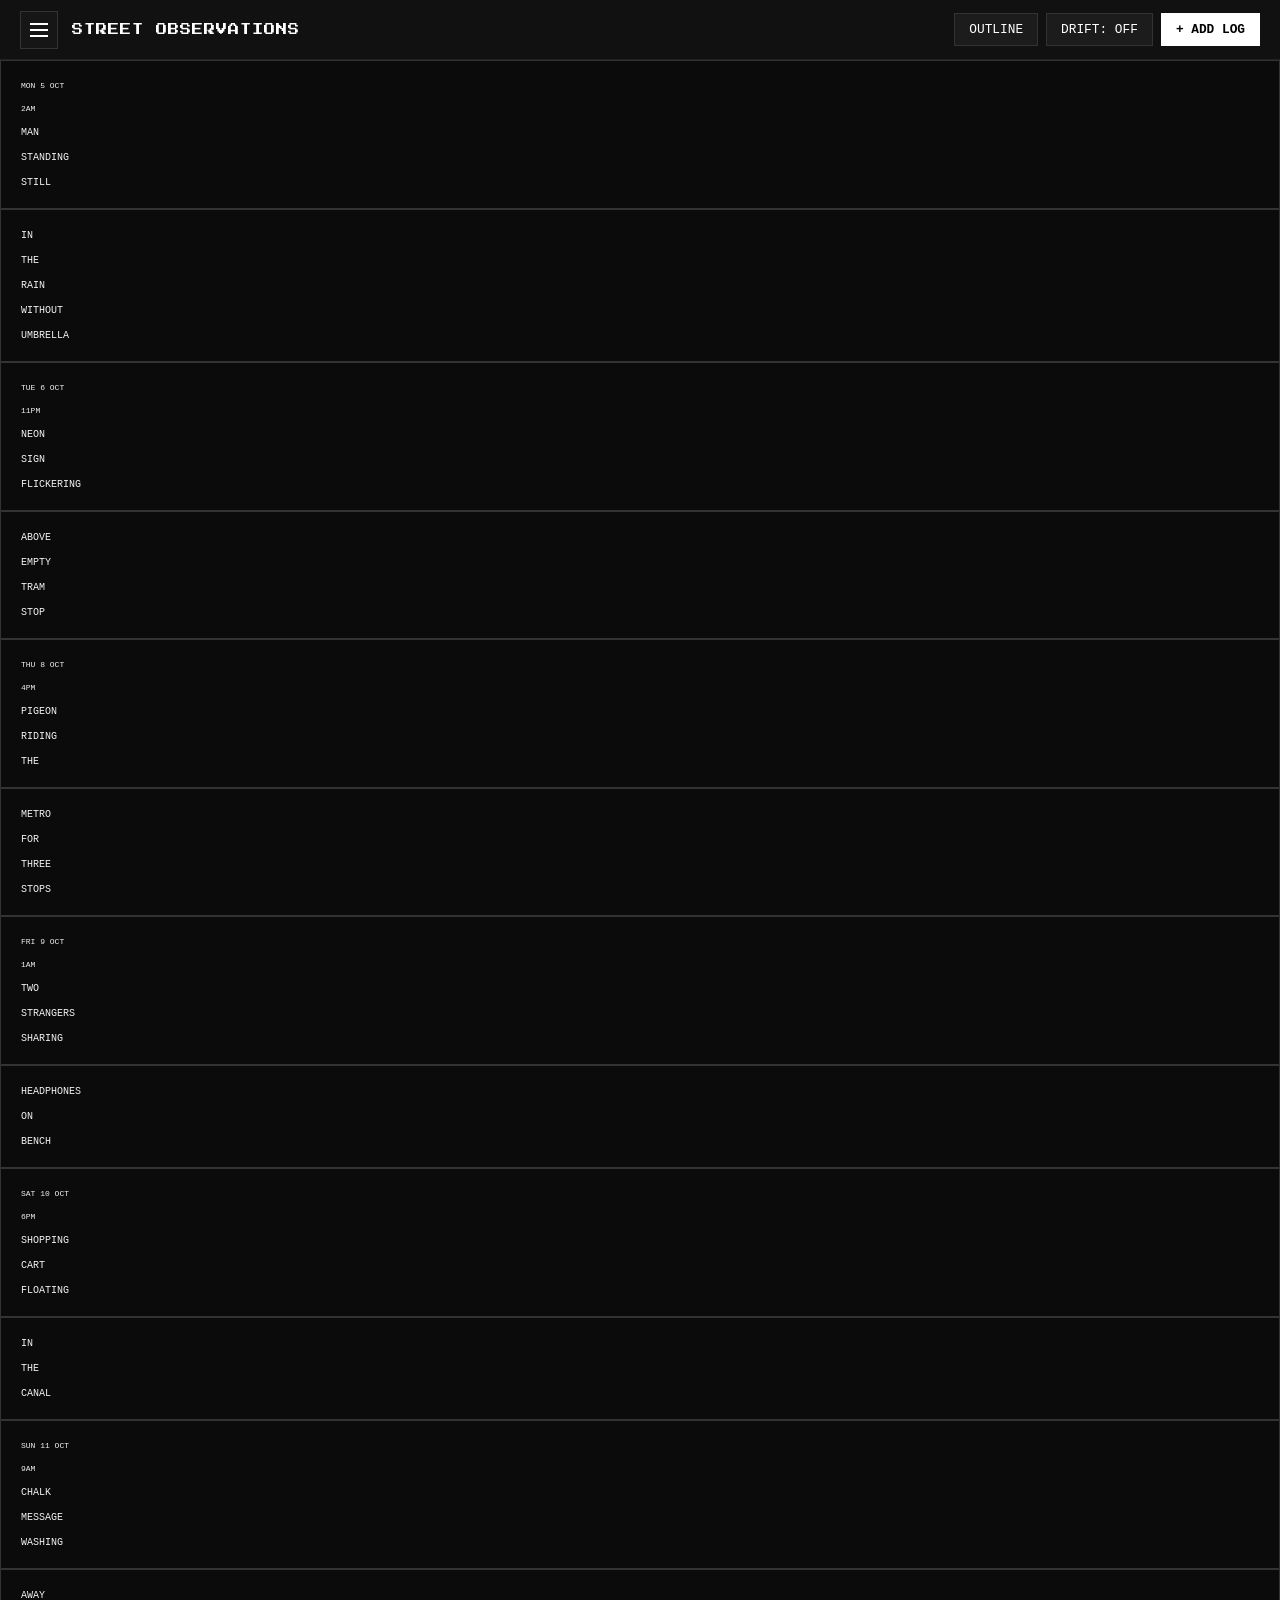
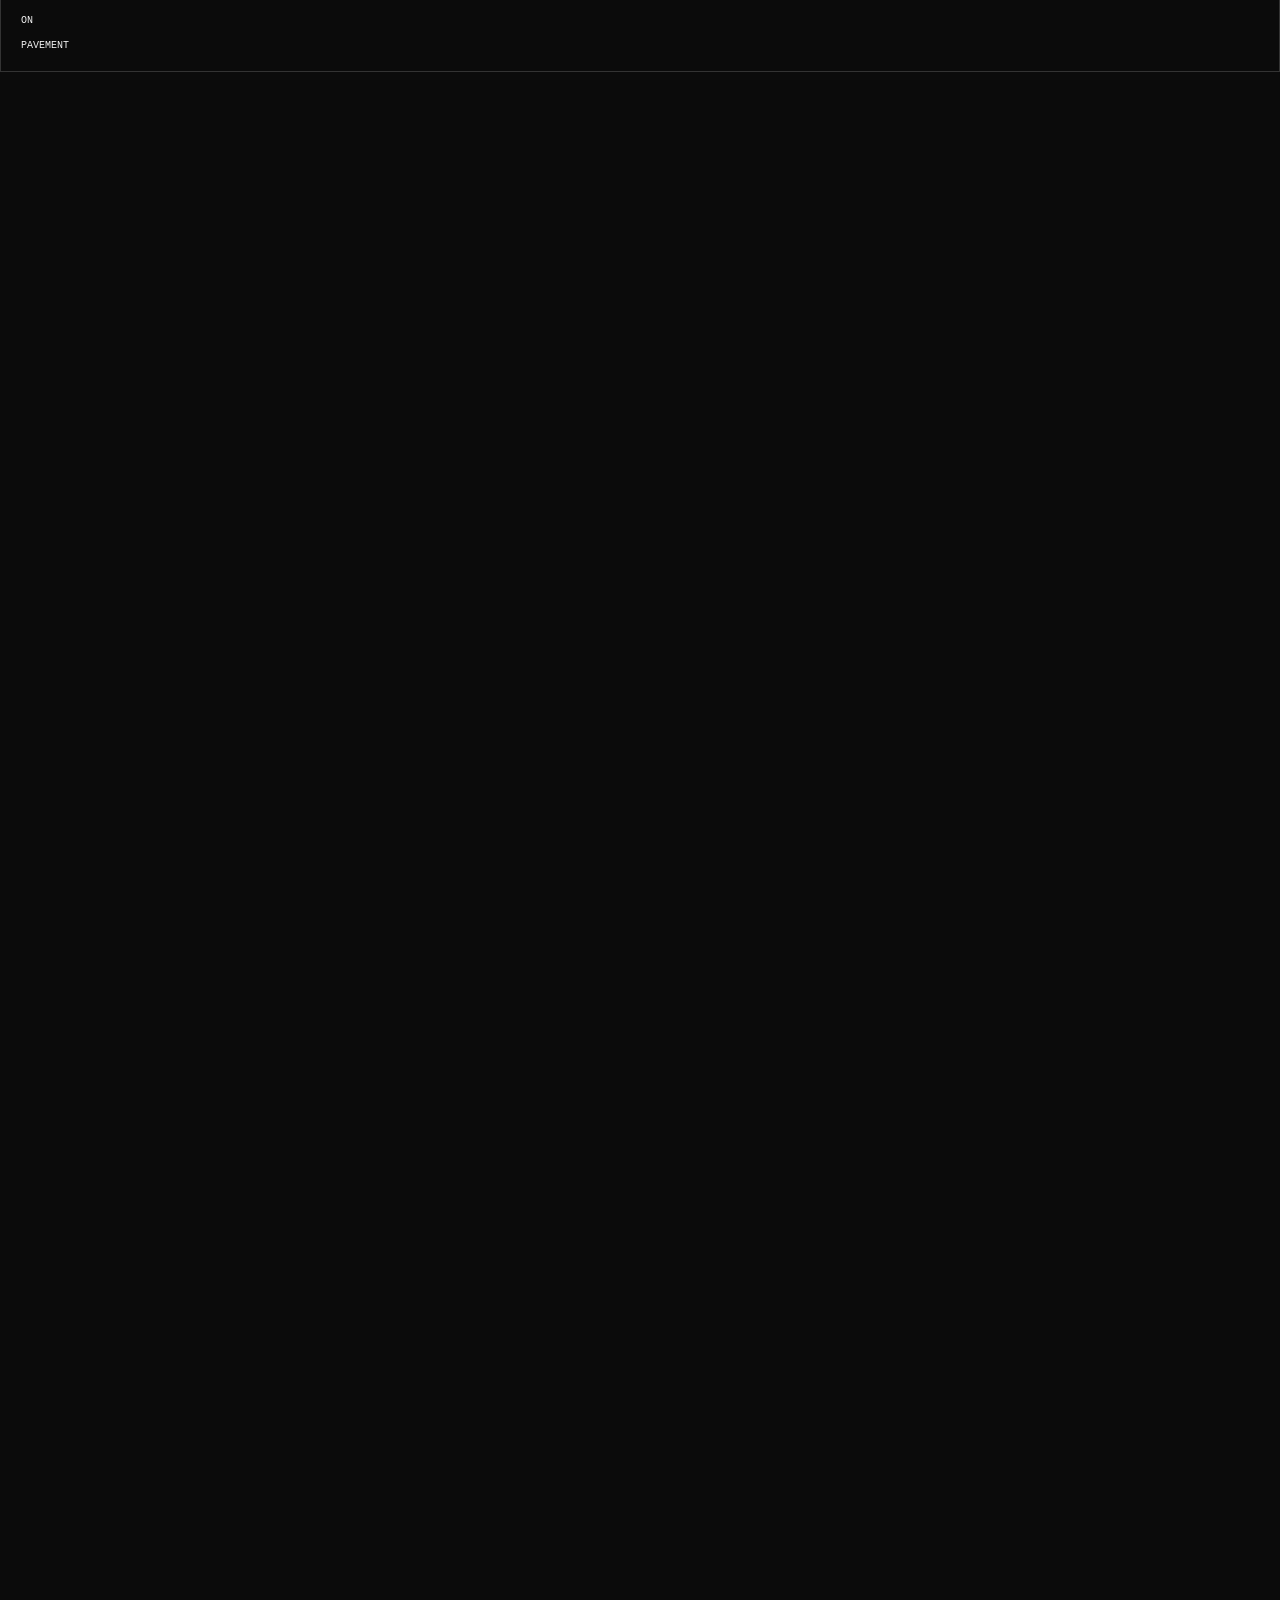
==== commit 2e0ffaaa: "Remove commented HTML sections for clarity Removed commented sections for new observation and detail" ====
--- a/index.html
+++ b/index.html
@@ -40,7 +40,6 @@
 
   <main id="typography-container" class="typography-container"></main>
 
-  <!-- Nieuwe observatie toevoegen -->
   <div id="observation-modal" class="modal-overlay hidden" role="dialog" aria-modal="true" aria-labelledby="add-modal-title">
     <div class="modal-card">
       <h2 id="add-modal-title">NEW OBSERVATION</h2>
@@ -62,7 +61,6 @@
     </div>
   </div>
 
-  <!-- Detail / Klik-geluid & betekenislaag -->
   <div id="detail-modal" class="modal-overlay hidden" role="dialog" aria-modal="true" aria-labelledby="detail-meta">
     <div class="modal-card">
       <div id="detail-meta" class="detail-meta"></div>
--- a/style.css
+++ b/style.css
@@ -25,19 +25,22 @@
   display: flex;
   justify-content: space-between;
   align-items: center;
-  height: 60px;
-  padding: 0 20px;
+  min-height: 60px;
+  padding: 10px 20px;
   background: #111111;
   border-bottom: 1px solid #222222;
+  gap: 12px;
+  flex-wrap: wrap;
   width: 100%;
   flex-shrink: 0;
+  position: relative;
   z-index: 100;
 }
 
 .panel-left {
   display: flex;
   align-items: center;
-  gap: 15px;
+  gap: 14px;
 }
 
 .panel-brand {
@@ -50,7 +53,8 @@
 .panel-actions {
   display: flex;
   align-items: center;
-  gap: 10px;
+  gap: 8px;
+  flex-wrap: wrap;
 }
 
 .btn {
@@ -197,69 +201,64 @@
 }
 
 /* ==========================================
-   DESKTOP (>= 900px): VOLLEDIG OVERZICHT
+   GROOT SCHERM (>= 900px): KADERS & OVERZICHT
    ========================================== */
 
 @media (min-width: 900px) {
-  body.page-typography {
-    height: 100vh;
-    max-height: 100vh;
-    overflow: hidden;
-    display: flex;
-    flex-direction: column;
-  }
-
-  .typography-container {
-    flex: 1;
-    width: 100vw;
-    height: calc(100vh - 60px);
-    max-height: calc(100vh - 60px);
-    padding: 0;
-    margin: 0;
+  .desktop-overview {
+    display: grid;
+    grid-template-columns: repeat(auto-fill, minmax(340px, 1fr));
+    gap: 16px;
+    padding: 20px;
+    width: 100%;
+  }
+
+  .overview-card,
+  .log-row {
+    border: 1px solid #333333;
+    padding: 20px;
+    background: #0b0b0b;
     display: flex;
     flex-direction: column;
     justify-content: space-between;
-    overflow: hidden;
-  }
-
-  .log-row {
-    display: flex;
-    flex-wrap: nowrap;
-    justify-content: space-between;
-    align-items: center;
-    width: 100%;
-    line-height: 1;
-    flex: 1 1 0;
-    min-height: 0;
-  }
-
-  .log-word {
+    gap: 14px;
+    cursor: pointer;
+    transition: border-color 0.15s ease, background 0.15s ease;
+  }
+
+  .overview-card:hover,
+  .log-row:hover {
+    border-color: #666666;
+    background: #141414;
+  }
+
+  .overview-meta {
+    font-family: 'Press Start 2P', monospace;
+    font-size: 0.68rem;
+    color: #ff3333;
+  }
+
+  .overview-text {
     font-family: 'Arial Black', Impact, sans-serif;
     font-weight: 900;
+    font-size: clamp(1.2rem, 1.8vw, 2rem);
+    line-height: 1.08;
     text-transform: uppercase;
-    white-space: nowrap;
-    cursor: pointer;
-    user-select: none;
-    letter-spacing: -0.03em;
-    transition: color 0.15s ease;
-  }
-
-  .log-word.meta-tag {
-    font-family: 'Press Start 2P', monospace;
-    color: #ff3333;
-    letter-spacing: 0;
-  }
-
-  .log-word:hover {
-    color: #ff3333;
-  }
-
-  .typography-container.outline-mode .log-word:not(.meta-tag) {
+    color: #f2f2f2;
+    word-break: break-word;
+  }
+
+  .overview-index {
+    font-size: 0.75rem;
+    color: #666666;
+  }
+
+  .typography-container.outline-mode .overview-text {
     color: transparent;
     -webkit-text-stroke: 1.5px #ffffff;
   }
 
-  .typography-container.outline-mode .log-word:not(.meta-tag):hover {
+  .typography-container.outline-mode .overview-card:hover .overview-text {
     color: #ff3333;
     -webkit-text-stroke: 1.5px #ff3333;
   }
@@ -298,7 +297,7 @@
 }
 
 /* ==========================================
-   MOBILE (< 900px): 1 TEKST OF 1 FOTO + SWIPEN
+   TELEFOON (< 900px): 1 TEKST OF 1 FOTO + SWIPE
    ========================================== */
 
 @media (max-width: 899px) {
@@ -347,7 +346,7 @@
     flex-direction: column;
     justify-content: space-between;
     background: #0b0b0b;
-    transition: transform 0.2s ease, opacity 0.2s ease;
+    cursor: pointer;
   }
 
   .mobile-single-meta {
@@ -360,8 +359,8 @@
   .mobile-single-text {
     font-family: 'Arial Black', Impact, sans-serif;
     font-weight: 900;
-    font-size: clamp(2rem, 9.5vw, 3.8rem);
-    line-height: 1.02;
+    font-size: clamp(1.9rem, 8.5vw, 3.5rem);
+    line-height: 1.04;
     text-transform: uppercase;
     color: #f2f2f2;
     word-break: break-word;
@@ -422,17 +421,17 @@
   50% { transform: translateX(8px); }
 }
 
-.typography-container.drift-active .log-row:nth-child(odd),
+.typography-container.drift-active .overview-card:nth-child(odd),
 .typography-container.drift-active .mobile-single-text {
   animation: subtleDrift 5s ease-in-out infinite;
 }
 
-.typography-container.drift-active .log-row:nth-child(even) {
+.typography-container.drift-active .overview-card:nth-child(even) {
   animation: subtleDrift 6s ease-in-out infinite reverse;
 }
 
 /* ==========================================
-   MODALS, KALENDER & KLOK
+   MODALS, KALENDER, KLOK & KLIK-BETEKENIS
    ========================================== */
 
 .modal-overlay {
@@ -457,6 +456,7 @@
   padding: 25px;
   max-width: 92vw;
   max-height: 90vh;
+  overflow-y: auto;
   width: 500px;
 }
 
@@ -526,6 +526,15 @@
   color: #f2f2f2;
 }
 
+.click-meaning-layer {
+  margin-top: 14px;
+  padding-top: 12px;
+  border-top: 1px solid #2a2a2a;
+  font-size: 0.85rem;
+  color: #bbbbbb;
+  line-height: 1.45;
+}
+
 .modal-preview-img {
   width: 100%;
   max-height: 60vh;
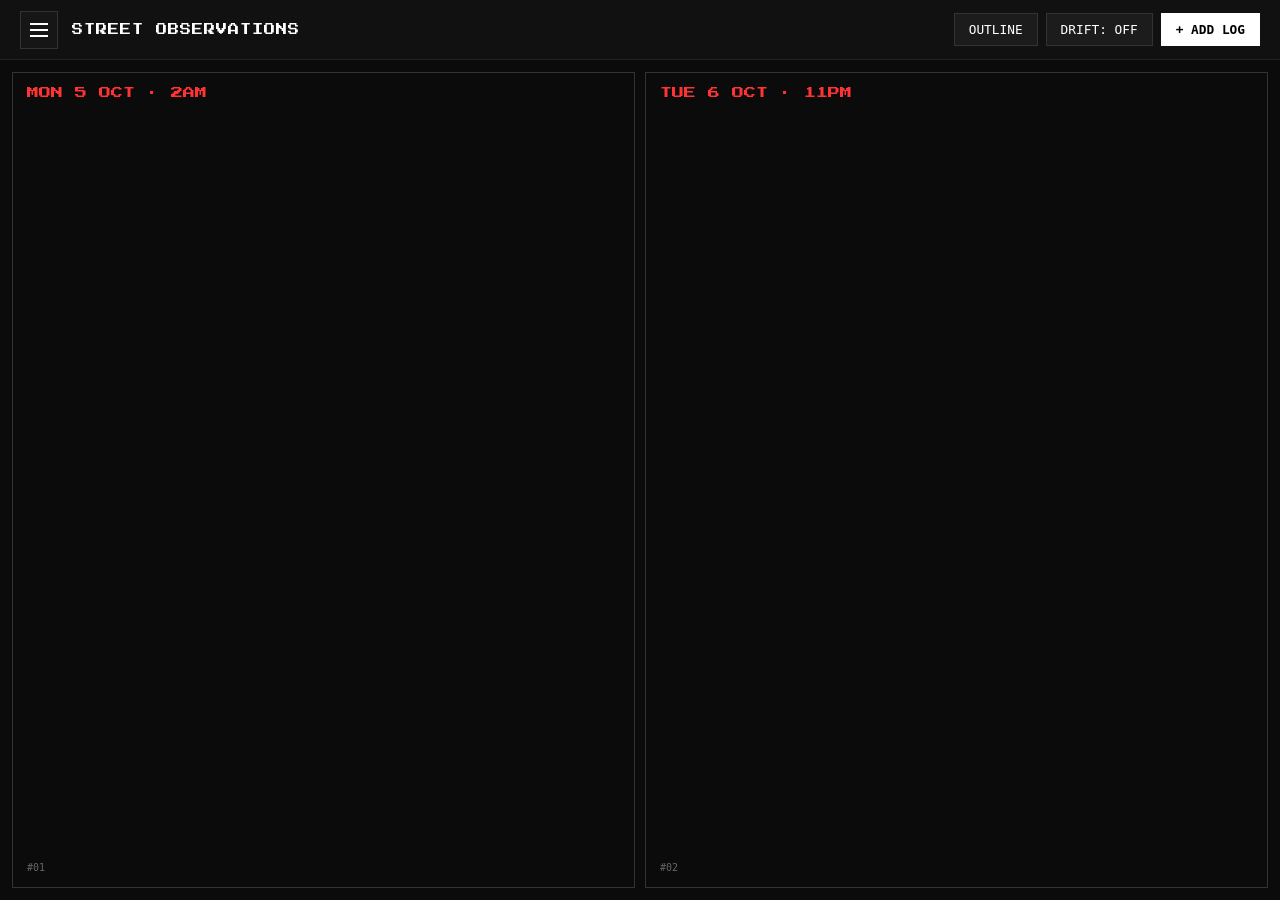
==== commit 63c98ea5: "Update index.html" ====
--- a/index.html
+++ b/index.html
@@ -18,6 +18,7 @@
     <ul class="drawer-links">
       <li><a href="index.html" class="active">TYPOGRAPHY LOG</a></li>
       <li><a href="photos.html">PHOTO GALLERY</a></li>
+      <li><a href="editie-05.html">Editie 05</a></li>
     </ul>
   </aside>
 
--- a/style.css
+++ b/style.css
@@ -18,19 +18,19 @@
 }
 
 /* ==========================================
-   TOP CONTROL PANEL (UNIFORM)
+   TOP CONTROL PANEL
    ========================================== */
 
 .control-panel {
   display: flex;
   justify-content: space-between;
   align-items: center;
+  height: 60px;
   min-height: 60px;
-  padding: 10px 20px;
+  padding: 0 20px;
   background: #111111;
   border-bottom: 1px solid #222222;
   gap: 12px;
-  flex-wrap: wrap;
   width: 100%;
   flex-shrink: 0;
   position: relative;
@@ -54,7 +54,6 @@
   display: flex;
   align-items: center;
   gap: 8px;
-  flex-wrap: wrap;
 }
 
 .btn {
@@ -201,56 +200,82 @@
 }
 
 /* ==========================================
-   GROOT SCHERM (>= 900px): KADERS & OVERZICHT
+   GROOT SCHERM (>= 900px): SCHALENDE KADERS ZONDER SCROLL
    ========================================== */
 
 @media (min-width: 900px) {
-  .desktop-overview {
+  body.page-typography {
+    height: 100vh;
+    max-height: 100vh;
+    overflow: hidden;
+    display: flex;
+    flex-direction: column;
+  }
+
+  .typography-container.desktop-overview {
+    flex: 1;
+    width: 100vw;
+    height: calc(100vh - 60px);
+    max-height: calc(100vh - 60px);
     display: grid;
-    grid-template-columns: repeat(auto-fill, minmax(340px, 1fr));
-    gap: 16px;
-    padding: 20px;
-    width: 100%;
-  }
-
-  .overview-card,
-  .log-row {
+    grid-template-columns: repeat(var(--grid-cols, 2), minmax(0, 1fr));
+    grid-template-rows: repeat(var(--grid-rows, 1), minmax(0, 1fr));
+    gap: var(--card-gap, 10px);
+    padding: var(--grid-pad, 12px);
+    overflow: hidden;
+  }
+
+  .overview-card {
     border: 1px solid #333333;
-    padding: 20px;
+    padding: var(--card-pad, 14px);
     background: #0b0b0b;
     display: flex;
     flex-direction: column;
     justify-content: space-between;
-    gap: 14px;
+    gap: 4px;
+    min-width: 0;
+    min-height: 0;
+    overflow: hidden;
     cursor: pointer;
     transition: border-color 0.15s ease, background 0.15s ease;
   }
 
-  .overview-card:hover,
-  .log-row:hover {
+  .overview-card:hover {
     border-color: #666666;
     background: #141414;
   }
 
   .overview-meta {
     font-family: 'Press Start 2P', monospace;
-    font-size: 0.68rem;
+    font-size: var(--card-meta-size, 0.62rem);
     color: #ff3333;
+    white-space: nowrap;
+    overflow: hidden;
+    text-overflow: ellipsis;
+    flex-shrink: 0;
   }
 
   .overview-text {
     font-family: 'Arial Black', Impact, sans-serif;
     font-weight: 900;
-    font-size: clamp(1.2rem, 1.8vw, 2rem);
-    line-height: 1.08;
+    font-size: var(--card-text-size, 1.4rem);
+    line-height: 1.04;
     text-transform: uppercase;
     color: #f2f2f2;
+    overflow-wrap: anywhere;
     word-break: break-word;
+    flex: 1;
+    display: flex;
+    align-items: center;
+    min-height: 0;
+    overflow: hidden;
   }
 
   .overview-index {
-    font-size: 0.75rem;
+    font-size: var(--card-index-size, 0.7rem);
     color: #666666;
+    line-height: 1;
+    flex-shrink: 0;
   }
 
   .typography-container.outline-mode .overview-text {
@@ -524,6 +549,15 @@
   font-size: 1rem;
   line-height: 1.5;
   color: #f2f2f2;
+  min-height: 1.5em;
+}
+
+.click-status-bar {
+  margin-top: 12px;
+  height: 2px;
+  width: 0%;
+  background: #ff3333;
+  transition: width 0.35s linear;
 }
 
 .click-meaning-layer {
@@ -543,3 +577,84 @@
   display: block;
   background: #000000;
 }
+
+/* Editie 05: De pagina is één dag (aparte pagina) */
+#edition-05-day {
+  position: relative;
+  width: 100%;
+  --day-bg: #08090d;
+  --day-fg: #f3f3f3;
+  --day-accent: #ffcf56;
+  background: var(--day-bg);
+  color: var(--day-fg);
+  transition: background-color 180ms linear, color 180ms linear;
+}
+
+#day-clock-header {
+  position: sticky;
+  top: 0;
+  z-index: 40;
+  display: flex;
+  align-items: center;
+  justify-content: space-between;
+  gap: 12px;
+  padding: 10px 16px;
+  background: rgba(10, 10, 12, 0.85);
+  color: #ffffff;
+  border-bottom: 1px solid rgba(255, 255, 255, 0.16);
+  backdrop-filter: blur(6px);
+  font-family: inherit;
+  font-size: 0.8rem;
+  letter-spacing: 0.08em;
+}
+
+#day-clock-hour {
+  font-size: 1rem;
+  color: var(--day-accent);
+}
+
+#day-timeline-track {
+  position: relative;
+  width: 100%;
+  height: 3600px; /* 24 uur * 150px */
+  overflow: hidden;
+}
+
+.day-hour-band {
+  position: absolute;
+  left: 0;
+  right: 0;
+  height: 150px;
+  border-top: 1px dashed rgba(255, 255, 255, 0.12);
+  pointer-events: none;
+}
+
+.day-street-item {
+  position: absolute;
+  max-width: 280px;
+  padding: 10px 12px;
+  border: 1px solid currentColor;
+  background: rgba(0, 0, 0, 0.35);
+  backdrop-filter: blur(2px);
+}
+
+.day-street-item .item-hour {
+  display: block;
+  font-size: 0.7rem;
+  opacity: 0.75;
+  margin-bottom: 4px;
+}
+
+.day-street-item .item-title {
+  display: block;
+  font-size: 0.9rem;
+  font-weight: 700;
+  text-transform: uppercase;
+}
+
+.day-street-item .item-note {
+  display: block;
+  font-size: 0.75rem;
+  opacity: 0.85;
+  margin-top: 4px;
+}
